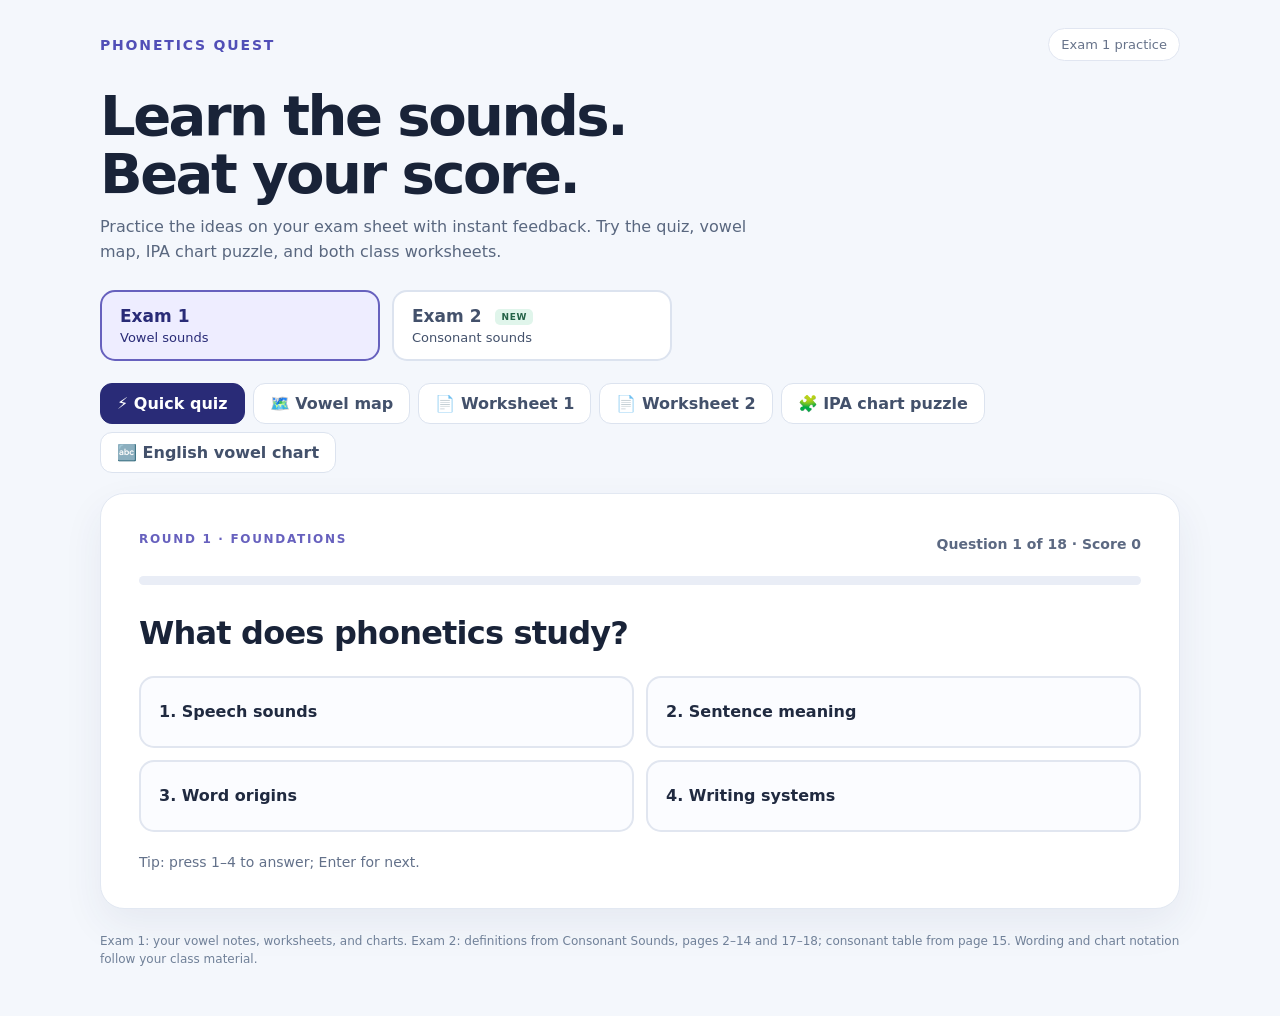
==== phonetics-practice/index.html @ 5dea6d09 "Add Exam 2 consonant definitions quiz and chart puzzle" ====
<!doctype html>
<html lang="en">
<head>
  <meta charset="utf-8">
  <meta name="viewport" content="width=device-width, initial-scale=1">
  <title>Phonetics Quest · Exam practice</title>
  <link rel="stylesheet" href="styles.css">
</head>
<body>
<main class="wrap">
  <div class="top"><div class="brand">Phonetics Quest</div><div class="tag" id="exam-tag">Exam 1 practice</div></div>
  <h1>Learn the sounds.<br>Beat your score.</h1>
  <p class="intro" id="exam-intro">Practice the ideas on your exam sheet with instant feedback. Try the quiz, vowel map, IPA chart puzzle, and both class worksheets.</p>
  <div class="exam-picker" role="group" aria-label="Choose an exam">
    <button class="exam-choice active" id="exam1-select" type="button" aria-pressed="true"><strong>Exam 1</strong><span>Vowel sounds</span></button>
    <button class="exam-choice" id="exam2-select" type="button" aria-pressed="false"><strong>Exam 2 <small>NEW</small></strong><span>Consonant sounds</span></button>
  </div>
  <div class="tabs" id="exam1-tabs" role="tablist" aria-label="Exam 1 game modes">
    <button class="tab active" id="quiz-tab" type="button" role="tab" aria-selected="true">⚡ Quick quiz</button>
    <button class="tab" id="map-tab" type="button" role="tab" aria-selected="false">🗺️ Vowel map</button>
    <button class="tab" id="ws1-tab" type="button" role="tab" aria-selected="false">📄 Worksheet 1</button>
    <button class="tab" id="ws2-tab" type="button" role="tab" aria-selected="false">📄 Worksheet 2</button>
    <button class="tab" id="chart-tab" type="button" role="tab" aria-selected="false">🧩 IPA chart puzzle</button>
    <button class="tab" id="english-tab" type="button" role="tab" aria-selected="false">🔤 English vowel chart</button>
  </div>
  <div class="tabs hidden" id="exam2-tabs" role="tablist" aria-label="Exam 2 game modes">
    <button class="tab" id="consonant-quiz-tab" type="button" role="tab" aria-selected="false">⚡ Definitions quiz</button>
    <button class="tab" id="consonant-chart-tab" type="button" role="tab" aria-selected="false">🧩 English consonants</button>
  </div>
  <section class="card" id="quiz-panel" role="tabpanel" aria-labelledby="quiz-tab">
    <div id="quiz-play">
      <div class="row"><div class="eyebrow" id="round-label">Round 1 · Foundations</div><div class="stats" id="quiz-stats">Question 1 of 18 · Score 0</div></div>
      <div class="progress" aria-hidden="true"><div id="quiz-progress"></div></div>
      <div class="question" id="question"></div><div class="answers" id="answers"></div>
      <div class="feedback hidden" id="feedback" role="status"></div>
      <div class="actions"><button class="primary hidden" id="next" type="button">Next question →</button><span class="muted">Tip: press 1–4 to answer; Enter for next.</span></div>
    </div>
    <div class="hidden" id="quiz-end"><div class="eyebrow">Run complete</div><h2 id="end-title">Nice work!</h2><div class="bigscore" id="final-score"></div><p id="end-note"></p><h3 id="review-title">Review these ideas</h3><ol class="review" id="review-list"></ol><div class="actions"><button class="primary" id="restart" type="button">Play again</button><button class="secondary hidden" id="retry-missed" type="button">Retry missed questions</button></div></div>
  </section>
  <section class="card hidden" id="map-panel" role="tabpanel" aria-labelledby="map-tab">
    <div class="eyebrow">Vowel map</div><h2>Map every vowel</h2><p class="map-intro">The 13 single vowels and 3 diphthongs from your sheet appear in a new random order each run. Place single vowels by height, backness, and lip rounding; identify the three glides by their example words.</p>
    <div class="map-layout" id="map-layout"><div id="mono-area"><div class="map-head"><span></span><span>Front<br>unrounded</span><span>Central<br>unrounded</span><span>Back<br>unrounded</span><span>Back<br>rounded</span></div><div class="map-grid" id="map-grid"></div><p class="legend">Rows show tongue height. Columns show tongue backness and whether the lips are rounded.</p></div><div><div class="prompt-box"><div class="eyebrow" id="map-count">Vowel 1 of 16</div><div class="ipa" id="map-symbol">/i/</div><div id="map-word">as in “beat”</div><div class="glides hidden" id="glide-choices"></div><p class="map-feedback" id="map-feedback" role="status">Tap the matching square.</p><button class="primary hidden" id="map-next" type="button">Next vowel →</button></div><div class="actions"><button class="secondary" id="map-restart" type="button">Shuffle and restart</button></div></div></div>
  </section>
  <section class="card hidden" id="chart-panel" role="tabpanel" aria-labelledby="chart-tab">
    <div class="eyebrow">IPA chart puzzle</div><h2>Fill the green spaces</h2><p class="map-intro">Drag each IPA letter from the bank into its place on the vowel chart. On a phone, tap a letter and then tap a green space. Incorrect placements stay in the bank so you can try again.</p>
    <div class="chart-layout"><div class="chart-scroller"><div class="ipa-chart" id="ipa-chart">
      <svg viewBox="0 0 805 425" aria-hidden="true"><g fill="none" stroke="#202020" stroke-width="2"><path d="M181 52H630V390H393Z"/><path d="M247 166H630M317 278H630M402 52L518 390"/></g><g fill="#202020" font-family="Arial,sans-serif" font-size="15"><text x="15" y="57">Close</text><text x="15" y="171">Close-mid</text><text x="15" y="283">Open-mid</text><text x="15" y="396">Open</text></g></svg>
    </div><p class="chart-help">Left = front vowels · middle = central vowels · right = back vowels. In a pair, the right symbol is rounded.</p></div>
    <div class="chart-bank"><h3>Letter bank</h3><p>Drag a letter, or tap it to select.</p><div class="chart-letters" id="chart-letters"></div><p class="chart-message" id="chart-message" role="status">Pick a letter to begin.</p><div class="row"><span class="chart-counter" id="chart-counter">0 of 28 placed</span><button class="secondary" id="chart-restart" type="button">Shuffle and reset</button></div></div></div>
  </section>

  <section class="card hidden" id="ws1-panel" role="tabpanel" aria-labelledby="ws1-tab">
    <div class="eyebrow">Worksheet 1 · Vowel Sounds</div><h2>Describe vowels and identify contrasts</h2>
    <p class="map-intro">Drag answers from the side into the blanks. Description answers are reusable; correctly placed example words leave the bank. You can also tap an answer, then tap a blank.</p>
    <div class="worksheet-parts" aria-label="Worksheet 1 parts"><button type="button" id="ws1-description-tab" class="active" aria-pressed="true">Part I · Vowel descriptions</button><button type="button" id="ws1-pairs-tab" aria-pressed="false">Part II · Word pairs</button></div>
    <div id="ws1-description-area"></div><div id="ws1-pairs-area" class="hidden"></div>
  </section>
  <section class="card hidden" id="ws2-panel" role="tabpanel" aria-labelledby="ws2-tab">
    <div class="eyebrow">Worksheet 2 · Vowel Sounds</div><h2>Identify the vowel in each word</h2>
    <p class="map-intro">Complete all 10 original word pairs. Each word has its own answer space. Drag a symbol from the side, or tap it and then tap a blank. Symbols can be reused.</p>
    <div id="ws2-pairs-area"></div>
  </section>

  <section class="card hidden" id="english-panel" role="tabpanel" aria-labelledby="english-tab">
    <div class="eyebrow">English vowel chart</div><h2>Place the 12 English vowels</h2>
    <p class="map-intro">Drag the letters into the empty green spaces. The gray region marks lax vowels, and the outlined box marks rounded vowels. You can also tap a letter and then tap its space.</p>
    <div class="chart-layout"><div class="chart-scroller"><div class="ipa-chart english-chart" id="english-chart">
      <svg viewBox="0 0 438 337" aria-hidden="true">
        <polygon points="126,74 358,74 358,277 255,277" fill="#c4c4c4" stroke="#888" stroke-width="1"/>
        <g fill="none" stroke="#252525" stroke-width="2"><path d="M45 35H413V311H230Z"/><path d="M107 127H413M169 219H413M230 35L322 311"/></g>
        <rect x="310" y="46" width="94" height="155" fill="none" stroke="#777" stroke-width="1"/>
        <g fill="#333" font-family="Arial,sans-serif" font-size="12"><text x="30" y="29">FRONT</text><text x="215" y="29">CENTRAL</text><text x="386" y="29">BACK</text><text x="29" y="87">HIGH</text><text x="65" y="191">MID</text><text x="104" y="283">LOW</text><text x="339" y="58" font-size="10">rounded</text></g>
        <rect x="16" y="298" width="82" height="28" fill="#c4c4c4"/><text x="22" y="317" fill="#333" font-family="Arial,sans-serif" font-size="12">LAX VOWELS</text>
      </svg>
    </div><p class="chart-help">Place symbols by tongue height and backness, using the same positions as your reference image.</p></div>
    <div class="chart-bank english-chart-bank"><h3>Letter bank</h3><p>Correct letters leave the bank.</p><div class="chart-letters" id="english-letters"></div><p class="chart-message" id="english-message" role="status">Pick a letter to begin.</p><div class="chart-counter" id="english-counter">0 of 12 placed</div><div class="actions"><button class="secondary" id="english-restart" type="button">Shuffle and reset</button></div></div></div>
  </section>
  <section class="card hidden" id="consonant-quiz-panel" role="tabpanel" aria-labelledby="consonant-quiz-tab">
    <div class="eyebrow">Exam 2 · Consonant Sounds</div><h2>Know every definition</h2>
    <p class="map-intro">Match each term to its definition from your PDF. Every run covers all 34 definitions plus the three dimensions of consonant classification. Questions and choices shuffle each time.</p>
    <div id="cq-play">
      <div class="row"><span class="eyebrow" id="cq-category"></span><span class="stats" id="cq-stats"></span></div>
      <div class="progress" aria-hidden="true"><div id="cq-progress"></div></div>
      <h3 class="question" id="cq-question"></h3><div class="answers" id="cq-answers"></div>
      <div class="feedback hidden" id="cq-feedback" role="status"></div>
      <div class="actions"><button class="primary hidden" id="cq-next" type="button">Next question →</button><span class="muted">Press 1–4 to answer; Enter for next.</span></div>
    </div>
    <div id="cq-end" class="hidden">
      <div class="eyebrow">Run complete</div><h3 id="cq-end-title"></h3><div class="bigscore" id="cq-score"></div><p id="cq-note"></p>
      <h3 id="cq-review-title">Review the PDF definitions</h3><ol class="review" id="cq-review"></ol>
      <div class="actions"><button class="primary" id="cq-restart" type="button">Shuffle and play again</button><button class="secondary hidden" id="cq-retry" type="button">Retry missed questions</button></div>
    </div>
  </section>
  <section class="card hidden" id="consonant-chart-panel" role="tabpanel" aria-labelledby="consonant-chart-tab">
    <div class="eyebrow">Exam 2 · Chart puzzle</div><h2>English Consonants</h2>
    <p class="map-intro">Fill the table from page 15 of your PDF. Drag each sound and example word into the matching space. You can also select a tile and tap a space, or use Tab and Enter. Correct answers leave the bank.</p>
    <div class="consonant-layout">
      <div class="consonant-scroller" tabindex="0" role="region" aria-label="English consonants table; scroll horizontally to see all columns">
        <table class="consonant-table" id="consonant-table"><caption>Place × manner of articulation</caption></table>
      </div>
      <aside class="chart-bank consonant-bank"><h3>Answer bank</h3><p>Sound + example, as in your PDF.</p><div id="consonant-tiles" class="consonant-tiles"></div>
        <p class="chart-message" id="consonant-message" role="status"></p><div class="chart-counter" id="consonant-counter"></div>
        <div class="actions"><button class="secondary" id="consonant-reset" type="button">Shuffle and reset</button></div>
      </aside>
    </div>
    <p class="chart-help">Empty cells match the original table. Nasals and approximants have no separate voicing row in this chart. /w/ is placed under Bilabial, following your PDF.</p>
  </section>
  <footer>Exam 1: your vowel notes, worksheets, and charts. Exam 2: definitions from Consonant Sounds, pages 2–14 and 17–18; consonant table from page 15. Wording and chart notation follow your class material.</footer>
</main>
<script defer src="quiz.js"></script>
<script defer src="vowel-map.js"></script>
<script defer src="charts.js"></script>
<script defer src="worksheets.js"></script>
<script defer src="exam2-data.js"></script>
<script defer src="exam2.js"></script>
</body>
</html>
---- phonetics-practice/styles.css ----
:root{font-family:ui-sans-serif,system-ui,-apple-system,BlinkMacSystemFont,"Segoe UI",sans-serif;color:#192338;background:#f4f7fc}
    *{box-sizing:border-box}body{margin:0;min-height:100vh}button{font:inherit;cursor:pointer}button:focus-visible{outline:3px solid #5b63e8;outline-offset:3px}
    .wrap{max-width:920px;margin:auto;padding:28px 20px 48px}.top{display:flex;justify-content:space-between;align-items:center;gap:16px;margin-bottom:26px}.brand{font-size:14px;font-weight:800;letter-spacing:.13em;text-transform:uppercase;color:#514fb7}.tag{font-size:13px;color:#67738a;background:white;border:1px solid #e1e6f1;padding:8px 12px;border-radius:999px}
    h1{font-size:clamp(34px,6vw,56px);line-height:1.04;letter-spacing:-.045em;margin:0 0 12px}h2{font-size:27px;letter-spacing:-.03em;margin:0 0 8px}p{line-height:1.55}.intro{color:#59677f;max-width:650px;margin:0 0 25px}
    .tabs{display:flex;gap:8px;margin-bottom:20px;flex-wrap:wrap}.tab{border:1px solid #dce3ef;background:#fff;color:#43516b;padding:10px 16px;border-radius:12px;font-weight:700}.tab.active{background:#292b77;color:white;border-color:#292b77}
    .card{background:#fff;border:1px solid #e2e8f2;box-shadow:0 16px 40px rgba(47,61,105,.07);border-radius:24px;padding:clamp(22px,4vw,38px)}.hidden{display:none!important}
    .eyebrow{font-size:12px;text-transform:uppercase;letter-spacing:.14em;color:#6761be;font-weight:800;margin-bottom:10px}.row{display:flex;align-items:center;justify-content:space-between;gap:12px;flex-wrap:wrap}.stats{font-size:14px;color:#5c6982;font-weight:700}.progress{height:9px;background:#e9edf6;border-radius:99px;overflow:hidden;margin:20px 0 28px}.progress>div{height:100%;background:#7474df;border-radius:99px;transition:width .25s}
    .question{font-size:clamp(23px,4vw,32px);font-weight:750;letter-spacing:-.025em;line-height:1.25;margin:0 0 23px}.answers{display:grid;grid-template-columns:repeat(2,minmax(0,1fr));gap:12px}.answer{min-height:72px;text-align:left;border:2px solid #e1e6f0;background:#fbfcff;border-radius:15px;padding:16px 18px;color:#202a40;font-weight:650;line-height:1.35}.answer:hover:not(:disabled){border-color:#9293e9;background:#f6f5ff}.answer.correct{border-color:#32aa7e;background:#e9f8f0}.answer.wrong{border-color:#e66572;background:#fff0f0}.answer:disabled{cursor:default}.feedback{margin-top:20px;padding:17px 19px;border-radius:15px;background:#f3f5fb;color:#34445d}.feedback strong{display:block;margin-bottom:5px}.actions{display:flex;gap:10px;align-items:center;margin-top:22px;flex-wrap:wrap}.primary{background:#292b77;border:0;color:white;padding:13px 19px;border-radius:12px;font-weight:750}.primary:hover{background:#4144a0}.secondary{background:#fff;border:1px solid #cdd5e4;color:#34415b;padding:12px 18px;border-radius:12px;font-weight:700}.muted{color:#63718a;font-size:14px}.bigscore{font-size:60px;font-weight:850;letter-spacing:-.06em;color:#292b77;line-height:1.1;margin:14px 0}.review{padding-left:21px;color:#34415b;line-height:1.55}.review li{margin:9px 0}
    .map-intro{color:#5e6b82;margin:0 0 24px}.map-layout{display:grid;grid-template-columns:1.15fr .85fr;gap:24px}.map-layout.glide-mode{grid-template-columns:1fr}.map-head{display:grid;grid-template-columns:72px repeat(4,1fr);gap:6px;margin-bottom:8px;text-align:center;font-size:11px;font-weight:800;color:#596780}.map-grid{display:grid;grid-template-columns:72px repeat(4,1fr);gap:6px}.row-label{display:flex;align-items:center;color:#5a6780;font-size:12px;font-weight:800}.cell{min-height:61px;border:2px dashed #c8d2e4;border-radius:12px;background:#f8faff;display:grid;place-items:center;padding:5px;text-align:center;color:#596780;font-size:11px}.cell:hover:not(:disabled){border-color:#9293e9;background:#f6f5ff}.cell.right,.glide.right{border-color:#2fa77e;background:#e8f8f0}.cell.nope,.glide.nope{border-color:#e66572;background:#fff0f0}.prompt-box{border-radius:18px;background:#f3f2ff;padding:23px;min-height:190px}.ipa{font-size:44px;font-weight:750;color:#292b77;margin:4px 0}.map-feedback{min-height:46px;color:#394a63;font-weight:650}.legend{font-size:13px;color:#64718a;margin-top:16px}.glides{display:grid;grid-template-columns:repeat(3,1fr);gap:8px;margin-top:14px}.glide{border:2px solid #c8d2e4;background:white;color:#292b77;border-radius:12px;padding:12px 5px;font-size:20px;font-weight:750}.glide:disabled{cursor:default}
    .chart-layout{display:grid;grid-template-columns:minmax(0,2.6fr) minmax(190px,1fr);gap:20px;align-items:start}.chart-scroller{overflow-x:auto;padding-bottom:5px}.ipa-chart{position:relative;width:100%;min-width:585px;aspect-ratio:805/425;background:#fff;border:1px solid #e1e7f1;border-radius:15px;overflow:hidden}.ipa-chart svg{position:absolute;inset:0;width:100%;height:100%;pointer-events:none}.chart-slot{position:absolute;width:3.3%;height:9%;transform:translate(-50%,-50%);border:1px dashed #35a926;border-radius:2px;background:#92ff72;color:#112611;display:grid;place-items:center;padding:0;font-family:"Charis SIL","Doulos SIL","DejaVu Sans",serif;font-size:clamp(15px,2vw,23px);line-height:1;z-index:1}.chart-slot:hover:not(:disabled),.chart-slot.drag-over{background:#c5ffb5;outline:2px solid #2c9c42}.chart-slot.filled{border-style:solid;background:#5fff49;font-weight:700}.chart-slot.miss{background:#ffc7cd;border-color:#d64759}.chart-bank{background:#f7f8fd;border:1px solid #e2e8f2;border-radius:17px;padding:15px}.chart-bank h3{font-size:16px;margin:0 0 5px}.chart-bank p{font-size:13px;color:#63718a;margin:0 0 12px}.chart-letters{display:grid;grid-template-columns:repeat(4,1fr);gap:7px}.letter-tile{min-width:0;min-height:42px;background:white;border:2px solid #cdd5e4;border-radius:9px;color:#1f2a43;font-family:"Charis SIL","Doulos SIL","DejaVu Sans",serif;font-size:21px;line-height:1}.letter-tile:hover{border-color:#777ce1}.letter-tile.selected{background:#e9e8ff;border-color:#5559bf}.letter-tile:disabled{visibility:hidden}.chart-message{min-height:46px;margin:15px 0 0;color:#34445d;font-weight:650}.chart-counter{font-size:14px;font-weight:750;color:#535f79}.chart-help{font-size:13px;color:#65728b;margin:12px 0 0}
    footer{margin-top:23px;color:#708098;font-size:12px;line-height:1.5}@media(max-width:680px){.answers{grid-template-columns:1fr}.map-layout,.chart-layout{grid-template-columns:1fr}.map-grid,.map-head{grid-template-columns:65px repeat(4,1fr)}.cell{min-height:57px}.chart-letters{grid-template-columns:repeat(7,1fr)}.wrap{padding:20px 14px 38px}}

    .worksheet-parts{display:flex;gap:8px;flex-wrap:wrap;margin:16px 0 22px}.worksheet-parts button{border:1px solid #ccd5e5;background:white;border-radius:10px;padding:9px 13px;font-weight:700;color:#3a4761}.worksheet-parts button.active{background:#eeedff;border-color:#7674ce;color:#292b77}.worksheet-layout{display:grid;grid-template-columns:minmax(0,1fr) 210px;gap:22px;align-items:start}.worksheet-bank{position:sticky;top:14px;background:#f7f8fd;border:1px solid #e0e6f0;border-radius:17px;padding:15px;max-height:85vh;overflow:auto}.worksheet-bank h3{margin:0 0 8px;font-size:17px}.worksheet-bank h4{font-size:11px;letter-spacing:.08em;text-transform:uppercase;color:#5c6880;margin:15px 0 7px}.worksheet-tokens{display:flex;flex-wrap:wrap;gap:6px}.worksheet-token{border:2px solid #cdd5e4;background:white;padding:7px 9px;border-radius:9px;font-size:14px;color:#26334b;touch-action:manipulation}.worksheet-token.selected{border-color:#5559bf;background:#e9e8ff}.worksheet-token.ipa-token{font-size:21px;font-family:"Charis SIL","Doulos SIL","DejaVu Sans",serif}.worksheet-table-wrap{overflow-x:auto}.worksheet-table{width:100%;min-width:555px;border-collapse:separate;border-spacing:0;font-size:13px;border:1px solid #dbe2ed;border-radius:12px;overflow:hidden}.worksheet-table th,.worksheet-table td{padding:7px 5px;text-align:center;border-bottom:1px solid #e3e8f1;border-right:1px solid #e3e8f1}.worksheet-table th{background:#f0f3fa;font-size:12px;line-height:1.4}.worksheet-table th:last-child,.worksheet-table td:last-child{border-right:0}.worksheet-table tr:last-child td{border-bottom:0}.worksheet-table th small{display:block;font-size:10px;font-weight:500;color:#5f6d85}.worksheet-symbol{font-size:23px;font-family:"Charis SIL","Doulos SIL","DejaVu Sans",serif}.worksheet-example{background:#fafbf5;color:#5c6844}.worksheet-slot{display:inline-flex;align-items:center;justify-content:center;min-height:39px;width:100%;min-width:70px;background:#f4fff0;border:2px dashed #99c588;border-radius:8px;color:#6f7f69;padding:6px;font-size:13px;line-height:1.2;touch-action:manipulation}.worksheet-slot.drag-over{background:#d7ffcb;border-color:#429c2b}.worksheet-slot.filled{background:#e3f8df;border:2px solid #63ae51;color:#1e4f18;font-weight:750}.worksheet-slot.miss{background:#ffeced;border-color:#dc6a76}.worksheet-slot.ipa-slot{font-family:"Charis SIL","Doulos SIL","DejaVu Sans",serif;font-size:23px;max-width:110px;min-width:70px}.worksheet-pair{border:1px solid #e0e6f0;border-radius:13px;padding:15px;margin:0 0 12px}.worksheet-pair-title{font-size:14px;font-weight:750;margin:0 0 12px;color:#5b6580}.worksheet-pair-cols{display:grid;grid-template-columns:1fr 1fr;gap:16px;text-align:center}.worksheet-pair-words{line-height:1.8;font-size:17px;margin:0 0 12px}.worksheet-example-pair{background:#fafbf5}.worksheet-note{font-size:12px;line-height:1.5;color:#6b778d;margin:14px 0}.worksheet-feedback{min-height:48px;font-size:13px;line-height:1.45;color:#33415b;margin:12px 0}.worksheet-count{font-weight:800;color:#292b77;font-size:14px}.worksheet-bank .secondary{padding:8px 10px;font-size:12px;margin-top:10px}.worksheet-bank .muted{font-size:12px;margin:0}.worksheet-blank-label{font-size:11px}.worksheet-source-links{font-size:12px;color:#6b778d;line-height:1.5}.worksheet-source-links a{color:#535bb2}
    @media(min-width:681px){.wrap{max-width:1120px}}@media(max-width:680px){.worksheet-layout{grid-template-columns:1fr}.worksheet-bank{position:static;grid-row:1;max-height:340px}.worksheet-pair-cols{gap:9px}.worksheet-table{min-width:555px}}

    .english-chart{min-width:438px;aspect-ratio:438/337}.english-chart .chart-slot{width:6%;height:6%;border-radius:4px;font-size:clamp(16px,2vw,23px)}.english-chart-bank .chart-letters{grid-template-columns:repeat(3,1fr)}

    .exam-picker{display:flex;gap:12px;margin:0 0 22px}.exam-choice{flex:1;max-width:280px;text-align:left;background:#fff;border:2px solid #dce3ef;border-radius:15px;padding:14px 18px;color:#43516b}.exam-choice strong{display:block;font-size:17px}.exam-choice span{display:block;font-size:13px;margin-top:4px}.exam-choice.active{border-color:#6761be;background:#eeedff;color:#292b77}.exam-choice:hover{border-color:#9293e9}.exam-choice small{display:inline-block;vertical-align:middle;margin-left:8px;padding:3px 6px;border-radius:5px;background:#e0f5eb;color:#236247;font-size:9px;letter-spacing:.08em}
    #cq-feedback p{margin:7px 0 10px}#cq-question{font-size:clamp(22px,3.4vw,30px)}#cq-answers .answer{font-weight:550}
    .consonant-layout{display:grid;gap:22px;min-width:0}.consonant-scroller{overflow-x:auto;border:1px solid #dbe2ed;border-radius:14px;padding-bottom:6px}.consonant-scroller:focus-visible{outline:3px solid #5b63e8;outline-offset:3px}.consonant-table{width:100%;min-width:1000px;table-layout:fixed;border-collapse:separate;border-spacing:0}.consonant-table caption{text-align:left;padding:14px 16px;background:#f7f8fd;color:#596780;font-size:13px;font-weight:700}.consonant-table th,.consonant-table td{padding:7px 5px;border-bottom:1px solid #e3e8f1;border-right:1px solid #e3e8f1;text-align:center}.consonant-table thead th{background:#f0f3fa;font-size:12px;height:54px;overflow-wrap:anywhere}.consonant-table thead th:first-child{width:118px}.consonant-table thead th:nth-child(2){width:84px}.consonant-table tbody th{font-size:12px;background:#fafbfe;color:#44516a;text-align:left;padding:9px}.consonant-table tbody th:nth-child(2){font-weight:500}.consonant-table td{height:82px}.consonant-table tr>:last-child{border-right:0}.consonant-table tbody tr:last-child>*{border-bottom:0}.consonant-empty{background:#f9fafc}.consonant-slot{width:100%;min-height:65px;display:flex;flex-direction:column;justify-content:center;align-items:center;gap:5px;border:2px dashed #99c588;border-radius:8px;background:#f4fff0;color:#526b48;font-size:22px;padding:5px;touch-action:manipulation}.consonant-slot:hover:not(:disabled),.consonant-slot.drag-over{background:#d7ffcb;border-color:#429c2b}.consonant-slot.filled{border:2px solid #63ae51;background:#e3f8df;color:#1e4f18;cursor:default}.consonant-slot.miss{background:#ffeced;border-color:#dc6a76}.consonant-tiles{display:grid;grid-template-columns:repeat(8,minmax(0,1fr));gap:9px}.consonant-tile{min-height:72px;display:flex;flex-direction:column;align-items:center;justify-content:center;gap:4px;background:#fff;border:2px solid #cdd5e4;border-radius:10px;color:#26334b;padding:7px;touch-action:manipulation}.consonant-tile:hover{border-color:#777ce1}.consonant-tile.selected{border-color:#5559bf;background:#e9e8ff}.consonant-symbol{font-family:"Charis SIL","Doulos SIL","DejaVu Sans",serif;font-size:23px;line-height:1.1}.consonant-word{font-family:Georgia,serif;font-size:16px;line-height:1.15}.consonant-bank .chart-message{min-height:24px;margin:14px 0 8px}.consonant-bank .actions{margin-top:14px}
    @media(max-width:680px){.exam-picker{gap:8px}.exam-choice{padding:12px}.consonant-tiles{grid-template-columns:repeat(4,minmax(0,1fr))}.consonant-table{min-width:1000px}.consonant-bank{grid-row:1}.consonant-layout{gap:16px}.consonant-tile{min-height:65px}}
    @media(min-width:681px){.wrap:has(#consonant-chart-panel:not(.hidden)){max-width:1480px}.consonant-layout{grid-template-columns:minmax(0,1fr) 220px;align-items:start}.consonant-bank{position:sticky;top:14px;max-height:calc(100vh - 28px);overflow-y:auto}.consonant-tiles{grid-template-columns:repeat(3,minmax(0,1fr));gap:7px}.consonant-tile{min-height:62px}}
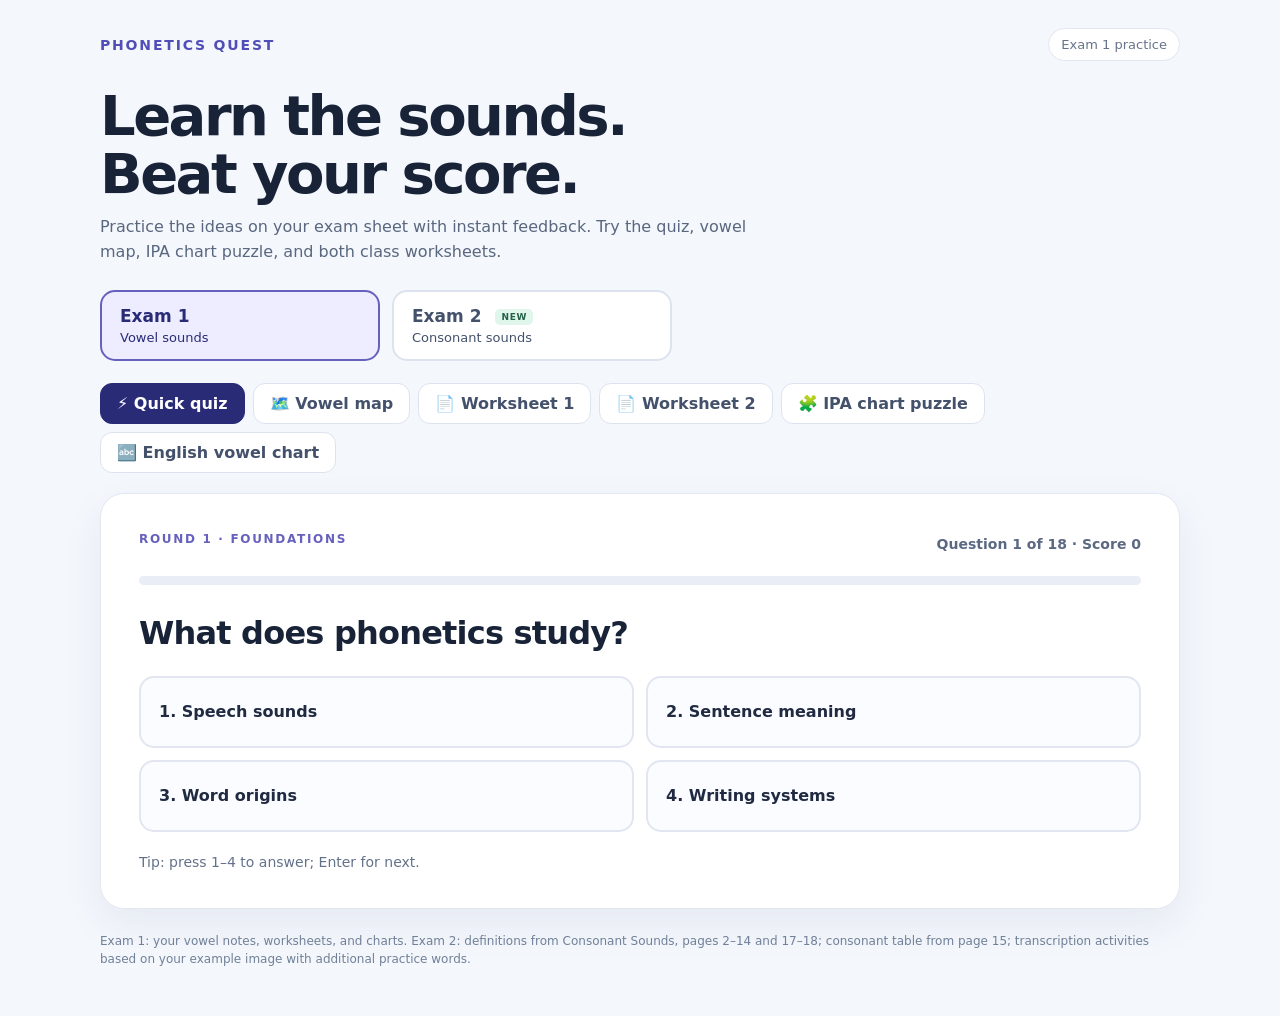
==== commit f8deaca4: "Add spelling and draggable phonemic practice to Exam 2" ====
--- a/phonetics-practice/index.html
+++ b/phonetics-practice/index.html
@@ -26,6 +26,8 @@
   <div class="tabs hidden" id="exam2-tabs" role="tablist" aria-label="Exam 2 game modes">
     <button class="tab" id="consonant-quiz-tab" type="button" role="tab" aria-selected="false">⚡ Definitions quiz</button>
     <button class="tab" id="consonant-chart-tab" type="button" role="tab" aria-selected="false">🧩 English consonants</button>
+    <button class="tab" id="orthographic-tab" type="button" role="tab" aria-selected="false">✍️ Phonetic → word</button>
+    <button class="tab" id="phonemic-tab" type="button" role="tab" aria-selected="false">🔤 Word → phonemic</button>
   </div>
   <section class="card" id="quiz-panel" role="tabpanel" aria-labelledby="quiz-tab">
     <div id="quiz-play">
@@ -105,7 +107,30 @@
     </div>
     <p class="chart-help">Empty cells match the original table. Nasals and approximants have no separate voicing row in this chart. /w/ is placed under Bilabial, following your PDF.</p>
   </section>
-  <footer>Exam 1: your vowel notes, worksheets, and charts. Exam 2: definitions from Consonant Sounds, pages 2–14 and 17–18; consonant table from page 15. Wording and chart notation follow your class material.</footer>
+  <section class="card hidden" id="orthographic-panel" role="tabpanel" aria-labelledby="orthographic-tab">
+    <div class="eyebrow">Exam 2 · Transcription · Part 1</div><h2>Phonetic → regular spelling</h2>
+    <p class="map-intro">Provide the orthographic transcription for each word (citation speech). Type the English word, then press Enter or Check. Your five original examples come first, followed by 15 more words.</p>
+    <div class="transcription-toolbar"><span class="stats" id="orthographic-score" role="status"></span><button class="secondary" id="orthographic-reset" type="button">Shuffle and reset</button></div>
+    <div class="orthographic-list" id="orthographic-list"></div>
+    <p class="chart-help">Capitalization and spaces at the start or end do not affect your answer. The first five prompts retain the notation in your example image.</p>
+  </section>
+  <section class="card hidden" id="phonemic-panel" role="tabpanel" aria-labelledby="phonemic-tab">
+    <div class="eyebrow">Exam 2 · Transcription · Part 2</div><h2>Build the phonemic transcription</h2>
+    <p class="map-intro">Provide the phonemic transcription for each word (citation speech). Drag symbols into the blanks, then check your word. On a phone or with a keyboard, select a symbol and choose a blank. Each blank holds one sound; /tʃ/, /dʒ/, and diphthongs each use one tile.</p>
+    <div class="transcription-toolbar"><span class="stats" id="phonemic-score" role="status"></span><button class="secondary" id="phonemic-reset" type="button">Shuffle and reset</button></div>
+    <div class="transcription-layout">
+      <div id="phonemic-list" class="phonemic-list"></div>
+      <aside class="transcription-bank" aria-label="Phonemic symbol bank">
+        <h3>Sound bank</h3><p>Reuse any symbol as often as you need.</p>
+        <div id="transcription-symbols"></div>
+        <p class="transcription-bank-status" id="phonemic-message" role="status">Select a sound, then choose a blank.</p>
+        <button class="secondary" id="phonemic-deselect" type="button">Deselect sound</button>
+        <p class="chart-help">Use Backspace or Delete on a focused blank to empty it. Select a new sound to replace an answer.</p>
+      </aside>
+    </div>
+    <details class="transcription-notes"><summary>Notation and pronunciation references</summary><p>Practice uses American English and your class-style symbols: /ɛ/ as in <em>elephant</em>, /i/ as in <em>teacher</em>, /ɹ/ as in <em>zebra</em>, and /ɚ/ for the last sound in <em>teacher</em>. Stress marks, syllable dots, and vowel-length marks are omitted, as in your example. For <em>elephant</em>, both /ɛləfənt/ and /ɛlɪfənt/ are accepted.</p><p>Compare the US entries for <a href="https://dictionary.cambridge.org/pronunciation/english/jungle" target="_blank" rel="noopener noreferrer">jungle</a>, <a href="https://dictionary.cambridge.org/pronunciation/english/elephant" target="_blank" rel="noopener noreferrer">elephant</a>, <a href="https://dictionary.cambridge.org/pronunciation/english/teacher" target="_blank" rel="noopener noreferrer">teacher</a>, and <a href="https://dictionary.cambridge.org/us/pronunciation/english/mission" target="_blank" rel="noopener noreferrer">mission</a>. Dictionary notation may differ from your class notation.</p></details>
+  </section>
+  <footer>Exam 1: your vowel notes, worksheets, and charts. Exam 2: definitions from Consonant Sounds, pages 2–14 and 17–18; consonant table from page 15; transcription activities based on your example image with additional practice words.</footer>
 </main>
 <script defer src="quiz.js"></script>
 <script defer src="vowel-map.js"></script>
@@ -113,5 +138,7 @@
 <script defer src="worksheets.js"></script>
 <script defer src="exam2-data.js"></script>
 <script defer src="exam2.js"></script>
+<script defer src="transcription-data.js"></script>
+<script defer src="transcription.js"></script>
 </body>
 </html>
--- a/phonetics-practice/styles.css
+++ b/phonetics-practice/styles.css
@@ -20,3 +20,58 @@
     .consonant-layout{display:grid;gap:22px;min-width:0}.consonant-scroller{overflow-x:auto;border:1px solid #dbe2ed;border-radius:14px;padding-bottom:6px}.consonant-scroller:focus-visible{outline:3px solid #5b63e8;outline-offset:3px}.consonant-table{width:100%;min-width:1000px;table-layout:fixed;border-collapse:separate;border-spacing:0}.consonant-table caption{text-align:left;padding:14px 16px;background:#f7f8fd;color:#596780;font-size:13px;font-weight:700}.consonant-table th,.consonant-table td{padding:7px 5px;border-bottom:1px solid #e3e8f1;border-right:1px solid #e3e8f1;text-align:center}.consonant-table thead th{background:#f0f3fa;font-size:12px;height:54px;overflow-wrap:anywhere}.consonant-table thead th:first-child{width:118px}.consonant-table thead th:nth-child(2){width:84px}.consonant-table tbody th{font-size:12px;background:#fafbfe;color:#44516a;text-align:left;padding:9px}.consonant-table tbody th:nth-child(2){font-weight:500}.consonant-table td{height:82px}.consonant-table tr>:last-child{border-right:0}.consonant-table tbody tr:last-child>*{border-bottom:0}.consonant-empty{background:#f9fafc}.consonant-slot{width:100%;min-height:65px;display:flex;flex-direction:column;justify-content:center;align-items:center;gap:5px;border:2px dashed #99c588;border-radius:8px;background:#f4fff0;color:#526b48;font-size:22px;padding:5px;touch-action:manipulation}.consonant-slot:hover:not(:disabled),.consonant-slot.drag-over{background:#d7ffcb;border-color:#429c2b}.consonant-slot.filled{border:2px solid #63ae51;background:#e3f8df;color:#1e4f18;cursor:default}.consonant-slot.miss{background:#ffeced;border-color:#dc6a76}.consonant-tiles{display:grid;grid-template-columns:repeat(8,minmax(0,1fr));gap:9px}.consonant-tile{min-height:72px;display:flex;flex-direction:column;align-items:center;justify-content:center;gap:4px;background:#fff;border:2px solid #cdd5e4;border-radius:10px;color:#26334b;padding:7px;touch-action:manipulation}.consonant-tile:hover{border-color:#777ce1}.consonant-tile.selected{border-color:#5559bf;background:#e9e8ff}.consonant-symbol{font-family:"Charis SIL","Doulos SIL","DejaVu Sans",serif;font-size:23px;line-height:1.1}.consonant-word{font-family:Georgia,serif;font-size:16px;line-height:1.15}.consonant-bank .chart-message{min-height:24px;margin:14px 0 8px}.consonant-bank .actions{margin-top:14px}
     @media(max-width:680px){.exam-picker{gap:8px}.exam-choice{padding:12px}.consonant-tiles{grid-template-columns:repeat(4,minmax(0,1fr))}.consonant-table{min-width:1000px}.consonant-bank{grid-row:1}.consonant-layout{gap:16px}.consonant-tile{min-height:65px}}
     @media(min-width:681px){.wrap:has(#consonant-chart-panel:not(.hidden)){max-width:1480px}.consonant-layout{grid-template-columns:minmax(0,1fr) 220px;align-items:start}.consonant-bank{position:sticky;top:14px;max-height:calc(100vh - 28px);overflow-y:auto}.consonant-tiles{grid-template-columns:repeat(3,minmax(0,1fr));gap:7px}.consonant-tile{min-height:62px}}
+
+.transcription-toolbar{display:flex;align-items:center;justify-content:space-between;gap:12px;flex-wrap:wrap;margin-bottom:24px}
+.orthographic-list{display:grid;gap:12px}
+.orthographic-row{display:grid;grid-template-columns:minmax(0,1.1fr) minmax(150px,1fr) auto;align-items:center;gap:10px 14px;margin:0;padding:17px;border:1px solid #dfe5ef;border-radius:13px;background:#fbfcff}
+.orthographic-prompt,.phonemic-blanks{font-family:"Charis SIL","Doulos SIL","DejaVu Sans",sans-serif;font-size:22px;overflow-wrap:anywhere}
+.orthographic-input{font:inherit;color:#192338;width:100%;min-width:0;min-height:45px;padding:10px 12px;border:2px solid #cdd5e4;border-radius:9px;background:#fff}
+.orthographic-input:focus-visible{outline:3px solid #5b63e8;outline-offset:2px}
+.transcription-feedback{grid-column:1/-1;font-size:13px;line-height:1.4;margin:2px 0 0;min-height:19px;color:#53627c}
+.transcription-correct{border-color:#63ae51;background:#f4fff0}
+.transcription-correct .transcription-feedback{color:#24652c;font-weight:700}
+.transcription-wrong .transcription-feedback{color:#a52c3c;font-weight:650}
+.orthographic-row.transcription-wrong .orthographic-input{border-color:#dc6a76;background:#fff5f5}
+.orthographic-row.transcription-correct .orthographic-input{border-color:#63ae51;background:#fff}
+.transcription-layout{display:grid;grid-template-columns:minmax(0,1fr) 246px;gap:22px;align-items:start}
+.phonemic-list{display:grid;gap:12px;min-width:0}
+.phonemic-row{border:1px solid #dfe5ef;border-radius:13px;padding:16px;scroll-margin-top:16px}
+.phonemic-exercise{display:grid;grid-template-columns:100px minmax(0,1fr);align-items:center;gap:12px}
+.phonemic-word{font-size:16px;line-height:1.35;margin:0;overflow-wrap:anywhere}
+.phonemic-blanks{display:flex;align-items:center;flex-wrap:wrap;gap:5px;min-width:0}
+.transcription-slash{color:#65728b;font-size:25px}
+.transcription-slot{display:inline-flex;justify-content:center;align-items:center;flex-shrink:0;width:43px;height:46px;border:2px dashed #99c588;border-radius:8px;background:#f4fff0;color:#647a59;font-family:inherit;font-size:23px;line-height:1;touch-action:manipulation;scroll-margin-block:24px}
+.transcription-slot.has-symbol{color:#26334b;background:#fff;border-style:solid;border-color:#cdd5e4}
+.transcription-slot.drag-over{border-color:#5559bf;background:#e9e8ff}
+.transcription-slot.sound-correct{border-color:#63ae51;background:#e3f8df;color:#1e4f18}
+.transcription-slot.sound-wrong{border-color:#dc6a76;background:#ffeced;color:#923144}
+.phonemic-controls{display:flex;flex-wrap:wrap;gap:8px;margin:12px 0 8px}
+.phonemic-controls .secondary{padding:7px 12px;font-size:12px}
+.transcription-bank{position:sticky;top:14px;background:#f7f8fd;border:1px solid #e0e6f0;border-radius:17px;padding:16px;max-height:calc(100vh - 28px);overflow-y:auto}
+.transcription-bank h3{font-size:17px;margin:0 0 7px}
+.transcription-bank p{font-size:12px;color:#5b6981;margin:7px 0 12px}
+.transcription-bank h4{font-size:11px;text-transform:uppercase;letter-spacing:.08em;color:#5c6880;margin:16px 0 8px}
+.transcription-symbol-grid{display:grid;grid-template-columns:repeat(5,minmax(0,1fr));gap:6px}
+.transcription-symbol{display:grid;place-items:center;min-width:0;min-height:43px;padding:4px;background:#fff;border:2px solid #cdd5e4;border-radius:8px;color:#26334b;font-family:"Charis SIL","Doulos SIL","DejaVu Sans",sans-serif;font-size:22px;cursor:grab;touch-action:manipulation}
+.transcription-symbol:hover{border-color:#777ce1}
+.transcription-symbol.selected{border-color:#5559bf;background:#e9e8ff}
+.transcription-bank .transcription-bank-status{font-weight:650;color:#34445d;min-height:48px;margin-top:15px}
+.transcription-bank .secondary{font-size:12px;padding:8px 10px}
+.transcription-notes{margin-top:22px;font-size:13px;line-height:1.55;color:#596780}
+.transcription-notes summary{cursor:pointer;font-weight:700;color:#43516b}
+.transcription-notes a{color:#535bb2}
+@media(max-width:900px) and (min-width:681px){.phonemic-exercise{grid-template-columns:1fr}.transcription-layout{grid-template-columns:minmax(0,1fr) 220px}}
+@media(max-width:680px){
+  .orthographic-row{grid-template-columns:minmax(0,1fr) auto;padding:13px;gap:9px}
+  .orthographic-prompt{grid-column:1/-1;font-size:21px}
+  .orthographic-row .secondary{padding:10px 12px}
+  .transcription-layout{display:flex;flex-direction:column;gap:18px}
+  .transcription-bank{position:static;order:-1;width:100%;max-height:350px}
+  .transcription-symbol-grid{grid-template-columns:repeat(7,minmax(0,1fr))}
+  .phonemic-list{width:100%}
+  .phonemic-exercise{grid-template-columns:1fr;gap:10px}
+  .phonemic-row{padding:12px}
+  .transcription-slot{width:36px;height:44px;font-size:21px}
+  .phonemic-blanks{gap:4px}
+  .transcription-slash{font-size:20px}
+}
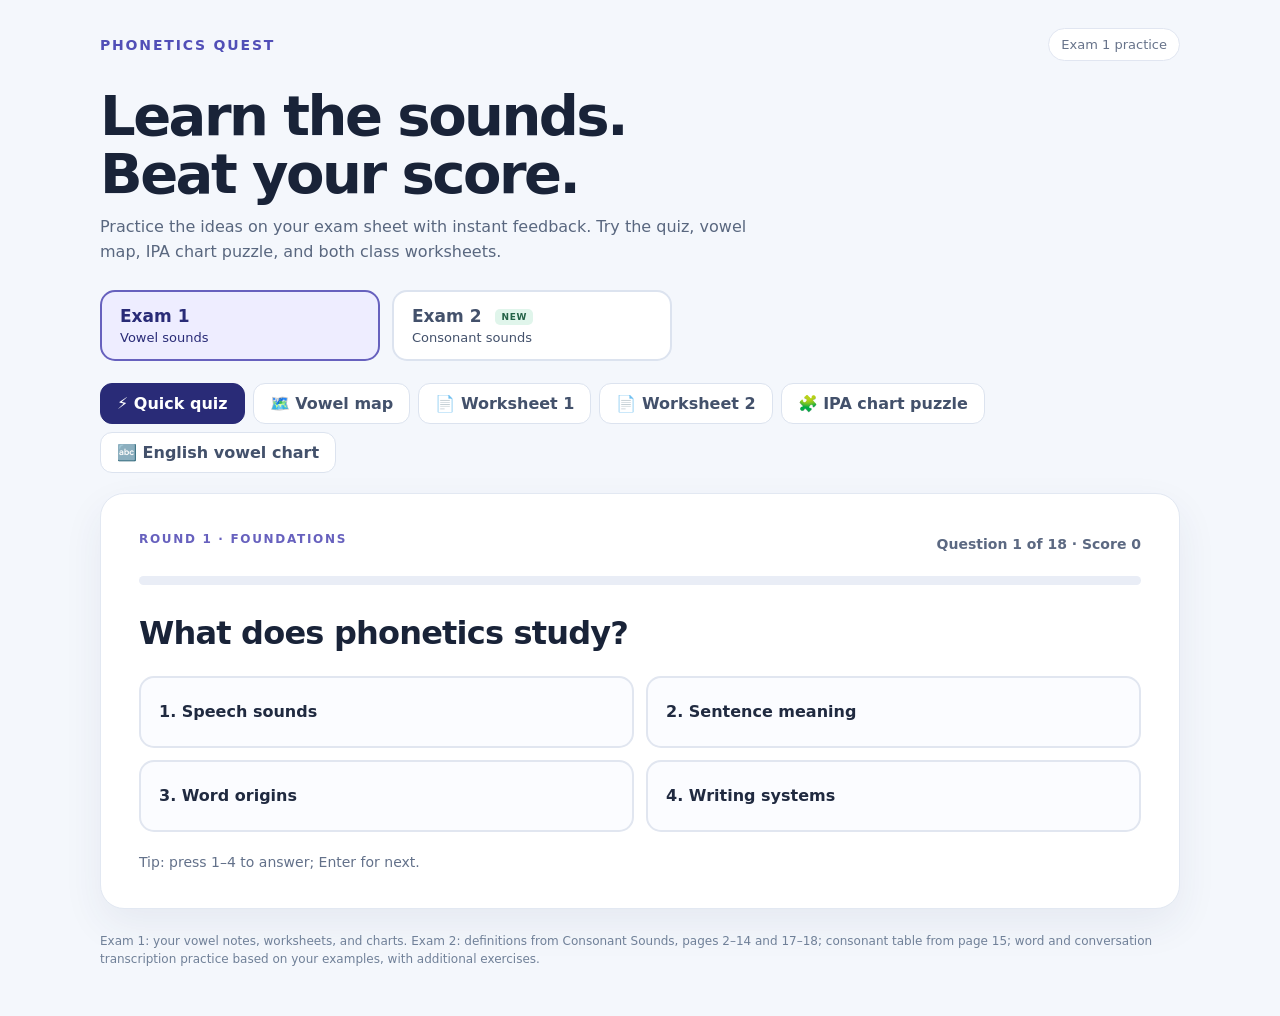
==== commit 8c5e828b: "Add word-by-word conversation game with skip and review" ====
--- a/phonetics-practice/index.html
+++ b/phonetics-practice/index.html
@@ -28,6 +28,7 @@
     <button class="tab" id="consonant-chart-tab" type="button" role="tab" aria-selected="false">🧩 English consonants</button>
     <button class="tab" id="orthographic-tab" type="button" role="tab" aria-selected="false">✍️ Phonetic → word</button>
     <button class="tab" id="phonemic-tab" type="button" role="tab" aria-selected="false">🔤 Word → phonemic</button>
+    <button class="tab" id="conversation-tab" type="button" role="tab" aria-selected="false">💬 Decode a conversation</button>
   </div>
   <section class="card" id="quiz-panel" role="tabpanel" aria-labelledby="quiz-tab">
     <div id="quiz-play">
@@ -130,7 +131,25 @@
     </div>
     <details class="transcription-notes"><summary>Notation and pronunciation references</summary><p>Practice uses American English and your class-style symbols: /ɛ/ as in <em>elephant</em>, /i/ as in <em>teacher</em>, /ɹ/ as in <em>zebra</em>, and /ɚ/ for the last sound in <em>teacher</em>. Stress marks, syllable dots, and vowel-length marks are omitted, as in your example. For <em>elephant</em>, both /ɛləfənt/ and /ɛlɪfənt/ are accepted.</p><p>Compare the US entries for <a href="https://dictionary.cambridge.org/pronunciation/english/jungle" target="_blank" rel="noopener noreferrer">jungle</a>, <a href="https://dictionary.cambridge.org/pronunciation/english/elephant" target="_blank" rel="noopener noreferrer">elephant</a>, <a href="https://dictionary.cambridge.org/pronunciation/english/teacher" target="_blank" rel="noopener noreferrer">teacher</a>, and <a href="https://dictionary.cambridge.org/us/pronunciation/english/mission" target="_blank" rel="noopener noreferrer">mission</a>. Dictionary notation may differ from your class notation.</p></details>
   </section>
-  <footer>Exam 1: your vowel notes, worksheets, and charts. Exam 2: definitions from Consonant Sounds, pages 2–14 and 17–18; consonant table from page 15; transcription activities based on your example image with additional practice words.</footer>
+  <section class="card hidden" id="conversation-panel" role="tabpanel" aria-labelledby="conversation-tab">
+    <div class="eyebrow">Exam 2 · Conversation challenge</div><h2>Decode a conversation</h2>
+    <p class="map-intro">Choose one of three phonetic conversations. Read the dialogue above, then write its English words one at a time. Check each word or skip it and come back later. You can also select any unfinished word in the dialogue.</p>
+    <div class="conversation-picker" id="conversation-picker" role="group" aria-label="Choose a conversation"></div>
+    <div class="row"><p class="stats" id="conversation-stats"></p><button class="secondary" id="conversation-review" type="button">Review skipped words</button></div>
+    <div class="progress conversation-progress" role="progressbar" aria-label="Conversation words decoded" aria-valuemin="0" aria-valuemax="100" aria-valuenow="0" id="conversation-progress"><div id="conversation-progress-fill"></div></div>
+    <div class="conversation-transcript" id="conversation-transcript" aria-label="Phonetic conversation"></div>
+    <form class="conversation-answer" id="conversation-form" novalidate>
+      <div class="row"><label for="conversation-input" class="eyebrow" id="conversation-word-label"></label><span class="conversation-current-ipa" id="conversation-current-ipa" aria-hidden="true"></span></div>
+      <div class="conversation-input-row"><input class="orthographic-input" id="conversation-input" type="text" placeholder="Type one English word" autocomplete="off" autocapitalize="none" spellcheck="false" aria-describedby="conversation-help conversation-feedback"><button class="primary" type="submit">Check word</button><button class="secondary" id="conversation-skip" type="button">Skip word →</button></div>
+      <p class="chart-help" id="conversation-help">Press Enter to check. Correct answers advance automatically. Contractions, such as “I'll,” count as one word; capitalization and punctuation are not graded.</p>
+    </form>
+    <p class="conversation-feedback" id="conversation-feedback" role="status" aria-live="polite"></p>
+    <div class="conversation-complete hidden" id="conversation-complete"><h3>Conversation decoded!</h3><p>Every word is correct. Read your English version below, try another conversation, or restart this one.</p></div>
+    <div class="conversation-english"><h3>Your English version</h3><p class="muted">Correct words appear here. Select a blank to return to an unfinished word.</p><div id="conversation-english"></div></div>
+    <div class="actions"><button class="secondary" id="conversation-reset" type="button">Restart this conversation</button><span class="muted" id="conversation-source"></span></div>
+    <details class="transcription-notes"><summary>About the phonetic notation</summary><p>Conversation 1 adapts your doctor's-office worksheet. Conversations 2 and 3 are new practice dialogues. The game uses broad American English with your class-style symbols, including /ɛ/, /ɹ/, and /ɚ/. Word boundaries are separated for this exercise; connected speech may combine or reduce sounds. Stress and vowel-length marks are omitted.</p><p>Pronunciation references: Cambridge Dictionary entries for <a href="https://dictionary.cambridge.org/dictionary/english/office" target="_blank" rel="noopener noreferrer">office</a>, <a href="https://dictionary.cambridge.org/pronunciation/english/secretary" target="_blank" rel="noopener noreferrer">secretary</a>, <a href="https://dictionary.cambridge.org/pronunciation/english/appointment" target="_blank" rel="noopener noreferrer">appointment</a>, and <a href="https://dictionary.cambridge.org/dictionary/english/library" target="_blank" rel="noopener noreferrer">library</a>.</p></details>
+  </section>
+  <footer>Exam 1: your vowel notes, worksheets, and charts. Exam 2: definitions from Consonant Sounds, pages 2–14 and 17–18; consonant table from page 15; word and conversation transcription practice based on your examples, with additional exercises.</footer>
 </main>
 <script defer src="quiz.js"></script>
 <script defer src="vowel-map.js"></script>
@@ -140,5 +159,7 @@
 <script defer src="exam2.js"></script>
 <script defer src="transcription-data.js"></script>
 <script defer src="transcription.js"></script>
+<script defer src="conversations-data.js"></script>
+<script defer src="conversations.js"></script>
 </body>
 </html>
--- a/phonetics-practice/styles.css
+++ b/phonetics-practice/styles.css
@@ -75,3 +75,55 @@
   .phonemic-blanks{gap:4px}
   .transcription-slash{font-size:20px}
 }
+
+.conversation-picker{display:grid;grid-template-columns:repeat(3,minmax(0,1fr));gap:10px;margin:0 0 20px}
+.conversation-choice{border:2px solid #dce3ef;background:#fbfcff;color:#43516b;padding:13px 15px;border-radius:13px;text-align:left}
+.conversation-choice strong,.conversation-choice span{display:block}
+.conversation-choice strong{font-size:15px}
+.conversation-choice span{font-size:12px;margin-top:5px}
+.conversation-choice.active{border-color:#6761be;background:#eeedff;color:#292b77}
+.conversation-progress{margin:15px 0 20px}
+#conversation-review{font-size:12px;padding:9px 12px}
+#conversation-review:disabled{opacity:.55;cursor:default}
+.conversation-transcript{background:#f7f8fd;border:1px solid #dfe5ef;border-radius:17px;padding:19px;margin-bottom:20px}
+.conversation-line{display:grid;grid-template-columns:42px minmax(0,1fr);gap:9px;align-items:baseline;margin:0 0 13px}
+.conversation-line:last-child{margin-bottom:0}
+.conversation-speaker{font-size:12px;font-weight:800;color:#596780}
+.conversation-words{min-width:0;line-height:1.85;overflow-wrap:anywhere}
+.conversation-ipa-word{display:inline-block;vertical-align:baseline;font-family:"Charis SIL","Doulos SIL","DejaVu Sans",sans-serif;font-size:21px;line-height:1.5;max-width:100%;overflow-wrap:anywhere;padding:1px 5px;margin:2px 0;border:1px solid transparent;border-radius:6px;background:transparent;color:#25334b;touch-action:manipulation}
+.conversation-ipa-word:hover:not(:disabled){background:#eeedff;border-color:#c8c5f0}
+.conversation-ipa-word.skipped{background:#fff3d5;border-color:#d9ae51;color:#795016}
+.conversation-ipa-word.decoded{color:#277247;background:#e9f8f0;cursor:default;opacity:1}
+.conversation-ipa-word.current{color:#292b77;background:#e6e4ff;border:2px solid #6761be;font-weight:750;padding:0 4px}
+.conversation-answer{border:2px solid #dad7f5;background:#fbfaff;border-radius:16px;padding:20px}
+.conversation-answer .eyebrow{margin:0}
+.conversation-current-ipa{font-family:"Charis SIL","Doulos SIL","DejaVu Sans",sans-serif;font-size:26px;overflow-wrap:anywhere;color:#292b77}
+.conversation-input-row{display:grid;grid-template-columns:minmax(0,1fr) auto auto;gap:10px;margin-top:15px}
+.conversation-feedback{min-height:25px;font-size:14px;font-weight:650;color:#596780;margin:13px 0 22px;line-height:1.5}
+.conversation-feedback.correct{color:#24652c}
+.conversation-feedback.wrong{color:#a52c3c}
+.conversation-answer input[aria-invalid="true"]{border-color:#dc6a76;background:#fff5f5}
+.conversation-complete{border:1px solid #63ae51;background:#e9f8f0;border-radius:15px;padding:20px;margin-bottom:22px;color:#24652c}
+.conversation-complete h3{margin:0 0 8px}.conversation-complete p{margin:0}
+.conversation-english{border-top:1px solid #e2e8f2;padding-top:20px}
+.conversation-english h3{font-size:17px;margin:0 0 6px}
+.conversation-english>.muted{font-size:13px;margin:0 0 17px}
+.conversation-english-word{display:inline-block;font-size:15px;line-height:1.5;padding:2px 6px;margin:2px 0;border:1px dashed #c4ccdc;border-radius:5px;background:#f8faff;color:#66738b;vertical-align:baseline;touch-action:manipulation}
+.conversation-english-word.decoded{border:0;background:transparent;color:#26334b;padding:2px 0}
+.conversation-english-word.skipped{border-color:#d9ae51;background:#fff3d5;color:#795016}
+.conversation-english-word.current{border:2px solid #6761be;background:#eeedff;color:#292b77;padding:1px 5px}
+#conversation-source{font-size:12px}
+@media(max-width:680px){
+  .conversation-picker{gap:6px}
+  .conversation-choice{padding:10px 8px}
+  .conversation-choice strong{font-size:12px}
+  .conversation-choice span{font-size:11px}
+  .conversation-transcript{padding:12px}
+  .conversation-line{grid-template-columns:32px minmax(0,1fr);gap:5px}
+  .conversation-ipa-word{font-size:19px;padding:2px 4px}
+  .conversation-ipa-word.current{padding:1px 3px}
+  .conversation-answer{padding:14px}
+  .conversation-input-row{grid-template-columns:1fr 1fr;gap:8px}
+  .conversation-input-row input{grid-column:1/-1}
+  .conversation-input-row button{font-size:13px;padding:12px 9px}
+}
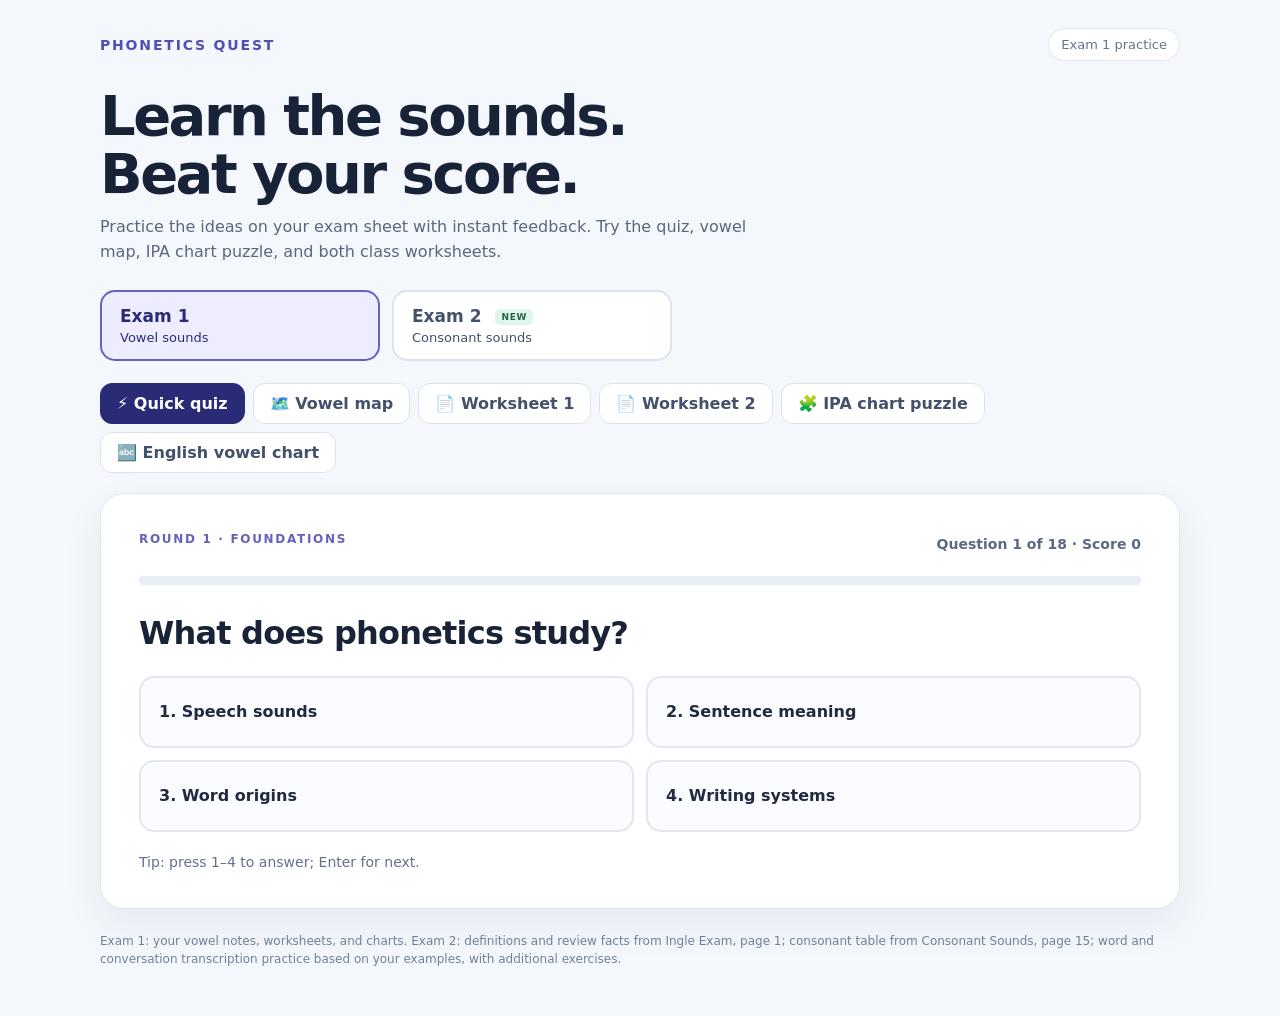
==== commit b565e6cd: "Show exam review sources and updated quiz coverage" ====
--- a/phonetics-practice/index.html
+++ b/phonetics-practice/index.html
@@ -79,8 +79,8 @@
     <div class="chart-bank english-chart-bank"><h3>Letter bank</h3><p>Correct letters leave the bank.</p><div class="chart-letters" id="english-letters"></div><p class="chart-message" id="english-message" role="status">Pick a letter to begin.</p><div class="chart-counter" id="english-counter">0 of 12 placed</div><div class="actions"><button class="secondary" id="english-restart" type="button">Shuffle and reset</button></div></div></div>
   </section>
   <section class="card hidden" id="consonant-quiz-panel" role="tabpanel" aria-labelledby="consonant-quiz-tab">
-    <div class="eyebrow">Exam 2 · Consonant Sounds</div><h2>Know every definition</h2>
-    <p class="map-intro">Match each term to its definition from your PDF. Every run covers all 34 definitions plus the three dimensions of consonant classification. Questions and choices shuffle each time.</p>
+    <div class="eyebrow">Exam 2 · Ingle Exam</div><h2>Know every definition</h2>
+    <p class="map-intro">Review all the definitions in Ingle Exam: consonants, articulation, transcriptions, speech types, syllables, stress, and syllabic consonants. Each full run has <span id="cq-total"></span> questions, including the sheet’s supporting facts. Questions and choices shuffle each time.</p>
     <div id="cq-play">
       <div class="row"><span class="eyebrow" id="cq-category"></span><span class="stats" id="cq-stats"></span></div>
       <div class="progress" aria-hidden="true"><div id="cq-progress"></div></div>
@@ -110,14 +110,14 @@
   </section>
   <section class="card hidden" id="orthographic-panel" role="tabpanel" aria-labelledby="orthographic-tab">
     <div class="eyebrow">Exam 2 · Transcription · Part 1</div><h2>Phonetic → regular spelling</h2>
-    <p class="map-intro">Provide the orthographic transcription for each word (citation speech). Type the English word, then press Enter or Check. Your five original examples come first, followed by 15 more words.</p>
+    <p class="map-intro">Provide the orthographic transcription for each word (citation speech). Type the English word; a correct answer automatically moves you to the next unanswered line. You can also press Enter or Check. Your five original examples come first, followed by 15 more words.</p>
     <div class="transcription-toolbar"><span class="stats" id="orthographic-score" role="status"></span><button class="secondary" id="orthographic-reset" type="button">Shuffle and reset</button></div>
     <div class="orthographic-list" id="orthographic-list"></div>
     <p class="chart-help">Capitalization and spaces at the start or end do not affect your answer. The first five prompts retain the notation in your example image.</p>
   </section>
   <section class="card hidden" id="phonemic-panel" role="tabpanel" aria-labelledby="phonemic-tab">
     <div class="eyebrow">Exam 2 · Transcription · Part 2</div><h2>Build the phonemic transcription</h2>
-    <p class="map-intro">Provide the phonemic transcription for each word (citation speech). Drag symbols into the blanks, then check your word. On a phone or with a keyboard, select a symbol and choose a blank. Each blank holds one sound; /tʃ/, /dʒ/, and diphthongs each use one tile.</p>
+    <p class="map-intro">Provide the phonemic transcription for each word (citation speech). Drag symbols into the blanks, then check your word. A correct transcription moves you to the next unanswered row. On a phone or with a keyboard, select a symbol and choose a blank. Each blank holds one sound; /tʃ/, /dʒ/, and diphthongs each use one tile.</p>
     <div class="transcription-toolbar"><span class="stats" id="phonemic-score" role="status"></span><button class="secondary" id="phonemic-reset" type="button">Shuffle and reset</button></div>
     <div class="transcription-layout">
       <div id="phonemic-list" class="phonemic-list"></div>
@@ -141,7 +141,7 @@
     <form class="conversation-answer" id="conversation-form" novalidate>
       <div class="row"><label for="conversation-input" class="eyebrow" id="conversation-word-label"></label><span class="conversation-current-ipa" id="conversation-current-ipa" aria-hidden="true"></span></div>
       <div class="conversation-input-row"><input class="orthographic-input" id="conversation-input" type="text" placeholder="Type one English word" autocomplete="off" autocapitalize="none" spellcheck="false" aria-describedby="conversation-help conversation-feedback"><button class="primary" type="submit">Check word</button><button class="secondary" id="conversation-skip" type="button">Skip word →</button></div>
-      <p class="chart-help" id="conversation-help">Press Enter to check. Correct answers advance automatically. Contractions, such as “I'll,” count as one word; capitalization and punctuation are not graded.</p>
+      <p class="chart-help" id="conversation-help">Typing the correct word automatically moves to the next one. You can also press Enter or Check word. Contractions, such as “I'll,” count as one word; capitalization and punctuation are not graded.</p>
     </form>
     <p class="conversation-feedback" id="conversation-feedback" role="status" aria-live="polite"></p>
     <div class="conversation-complete hidden" id="conversation-complete"><h3>Conversation decoded!</h3><p>Every word is correct. Read your English version below, try another conversation, or restart this one.</p></div>
@@ -149,7 +149,7 @@
     <div class="actions"><button class="secondary" id="conversation-reset" type="button">Restart this conversation</button><span class="muted" id="conversation-source"></span></div>
     <details class="transcription-notes"><summary>About the phonetic notation</summary><p>Conversation 1 adapts your doctor's-office worksheet. Conversations 2 and 3 are new practice dialogues. The game uses broad American English with your class-style symbols, including /ɛ/, /ɹ/, and /ɚ/. Word boundaries are separated for this exercise; connected speech may combine or reduce sounds. Stress and vowel-length marks are omitted.</p><p>Pronunciation references: Cambridge Dictionary entries for <a href="https://dictionary.cambridge.org/dictionary/english/office" target="_blank" rel="noopener noreferrer">office</a>, <a href="https://dictionary.cambridge.org/pronunciation/english/secretary" target="_blank" rel="noopener noreferrer">secretary</a>, <a href="https://dictionary.cambridge.org/pronunciation/english/appointment" target="_blank" rel="noopener noreferrer">appointment</a>, and <a href="https://dictionary.cambridge.org/dictionary/english/library" target="_blank" rel="noopener noreferrer">library</a>.</p></details>
   </section>
-  <footer>Exam 1: your vowel notes, worksheets, and charts. Exam 2: definitions from Consonant Sounds, pages 2–14 and 17–18; consonant table from page 15; word and conversation transcription practice based on your examples, with additional exercises.</footer>
+  <footer>Exam 1: your vowel notes, worksheets, and charts. Exam 2: definitions and review facts from Ingle Exam, page 1; consonant table from Consonant Sounds, page 15; word and conversation transcription practice based on your examples, with additional exercises.</footer>
 </main>
 <script defer src="quiz.js"></script>
 <script defer src="vowel-map.js"></script>
